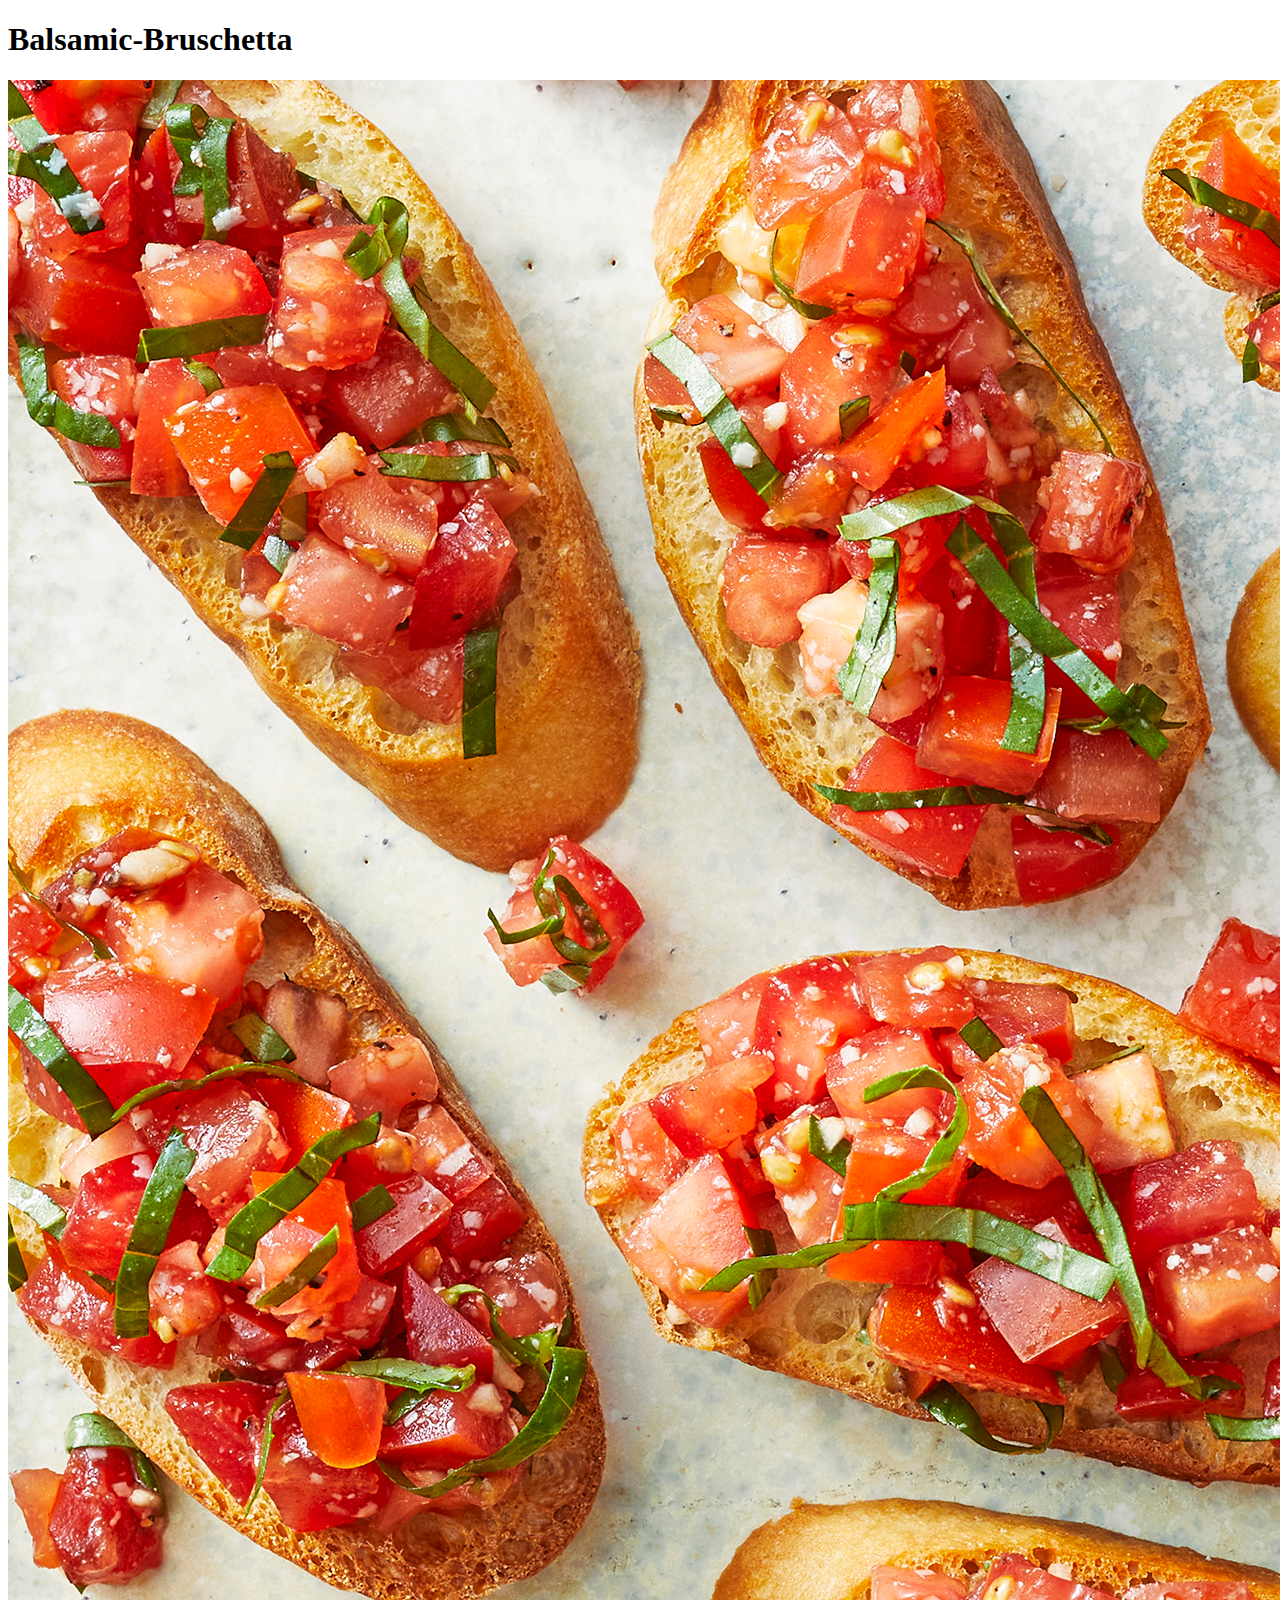
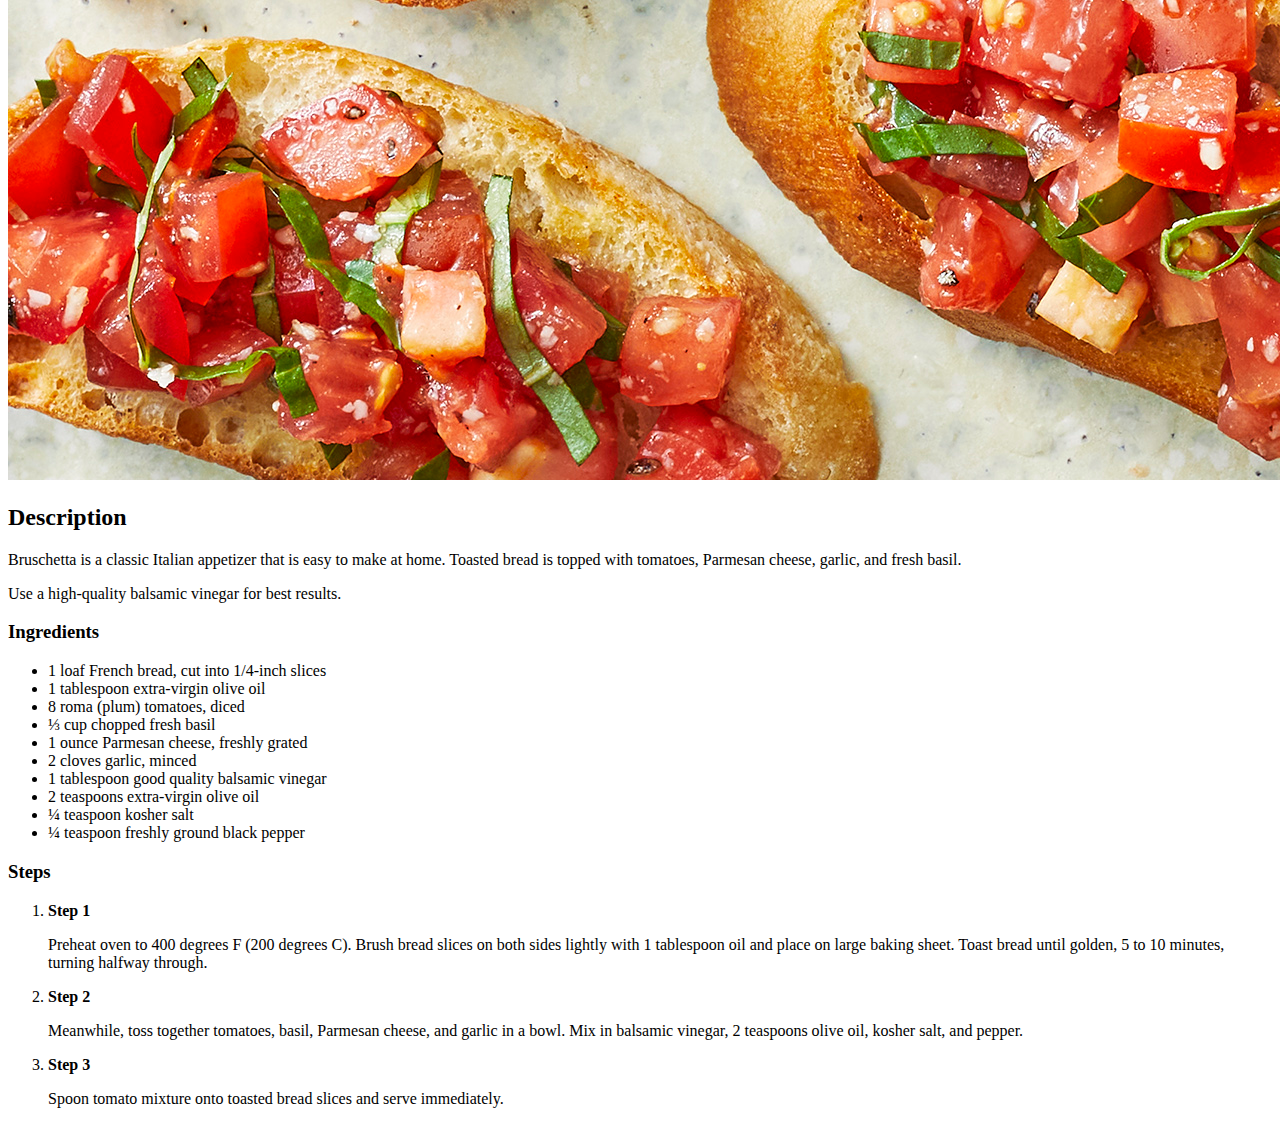
==== recipes/balsamic-bruschetta.html @ 2be63858 "add linked recipe pages to index.htmlpage for the recipe website" ====
<!DOCTYPE html>
<html lang="en">
<head>
    <meta charset="UTF-8">
    <meta http-equiv="X-UA-Compatible" content="IE=edge">
    <meta name="viewport" content="width=device-width, initial-scale=1.0">
    <title>Document</title>
</head>
<body>
    <h1>Balsamic-Bruschetta</h1>
    <img src="../img/balsamic-bruschetta.jpeg" alt="Bruschetta">
    <h2>Description</h2>
        <p>Bruschetta is a classic Italian appetizer that is easy to make at home. Toasted bread is topped with tomatoes, Parmesan cheese, garlic, and fresh basil.</p>
        <p>Use a high-quality balsamic vinegar for best results.</p>
        <h3>Ingredients</h3>
            <ul> 
                <li>1 loaf French bread, cut into 1/4-inch slices</li>
                <li>1 tablespoon extra-virgin olive oil</li>
                <li>8 roma (plum) tomatoes, diced</li>
                <li>⅓ cup chopped fresh basil</li>
                <li>1 ounce Parmesan cheese, freshly grated</li>
                <li>2 cloves garlic, minced</li>
                <li>1 tablespoon good quality balsamic vinegar</li>
                <li>2 teaspoons extra-virgin olive oil</li>
                <li>¼ teaspoon kosher salt</li>
                <li>¼ teaspoon freshly ground black pepper</li>
            </ul>
            <h3>Steps</h3>
                <ol>
                    <li><strong>Step 1</strong></li>
            <p>Preheat oven to 400 degrees F (200 degrees C). Brush bread slices on both sides lightly with 1 tablespoon oil and place on large baking sheet. Toast bread until golden, 5 to 10 minutes, turning halfway through.</p>
            <li><strong>Step 2</strong></li>
            <p>Meanwhile, toss together tomatoes, basil, Parmesan cheese, and garlic in a bowl. Mix in balsamic vinegar, 2 teaspoons olive oil, kosher salt, and pepper.</p>
            <li><strong>Step 3</strong></li>
            <p>Spoon tomato mixture onto toasted bread slices and serve immediately.</p>
        </ol>
</body>
</html>
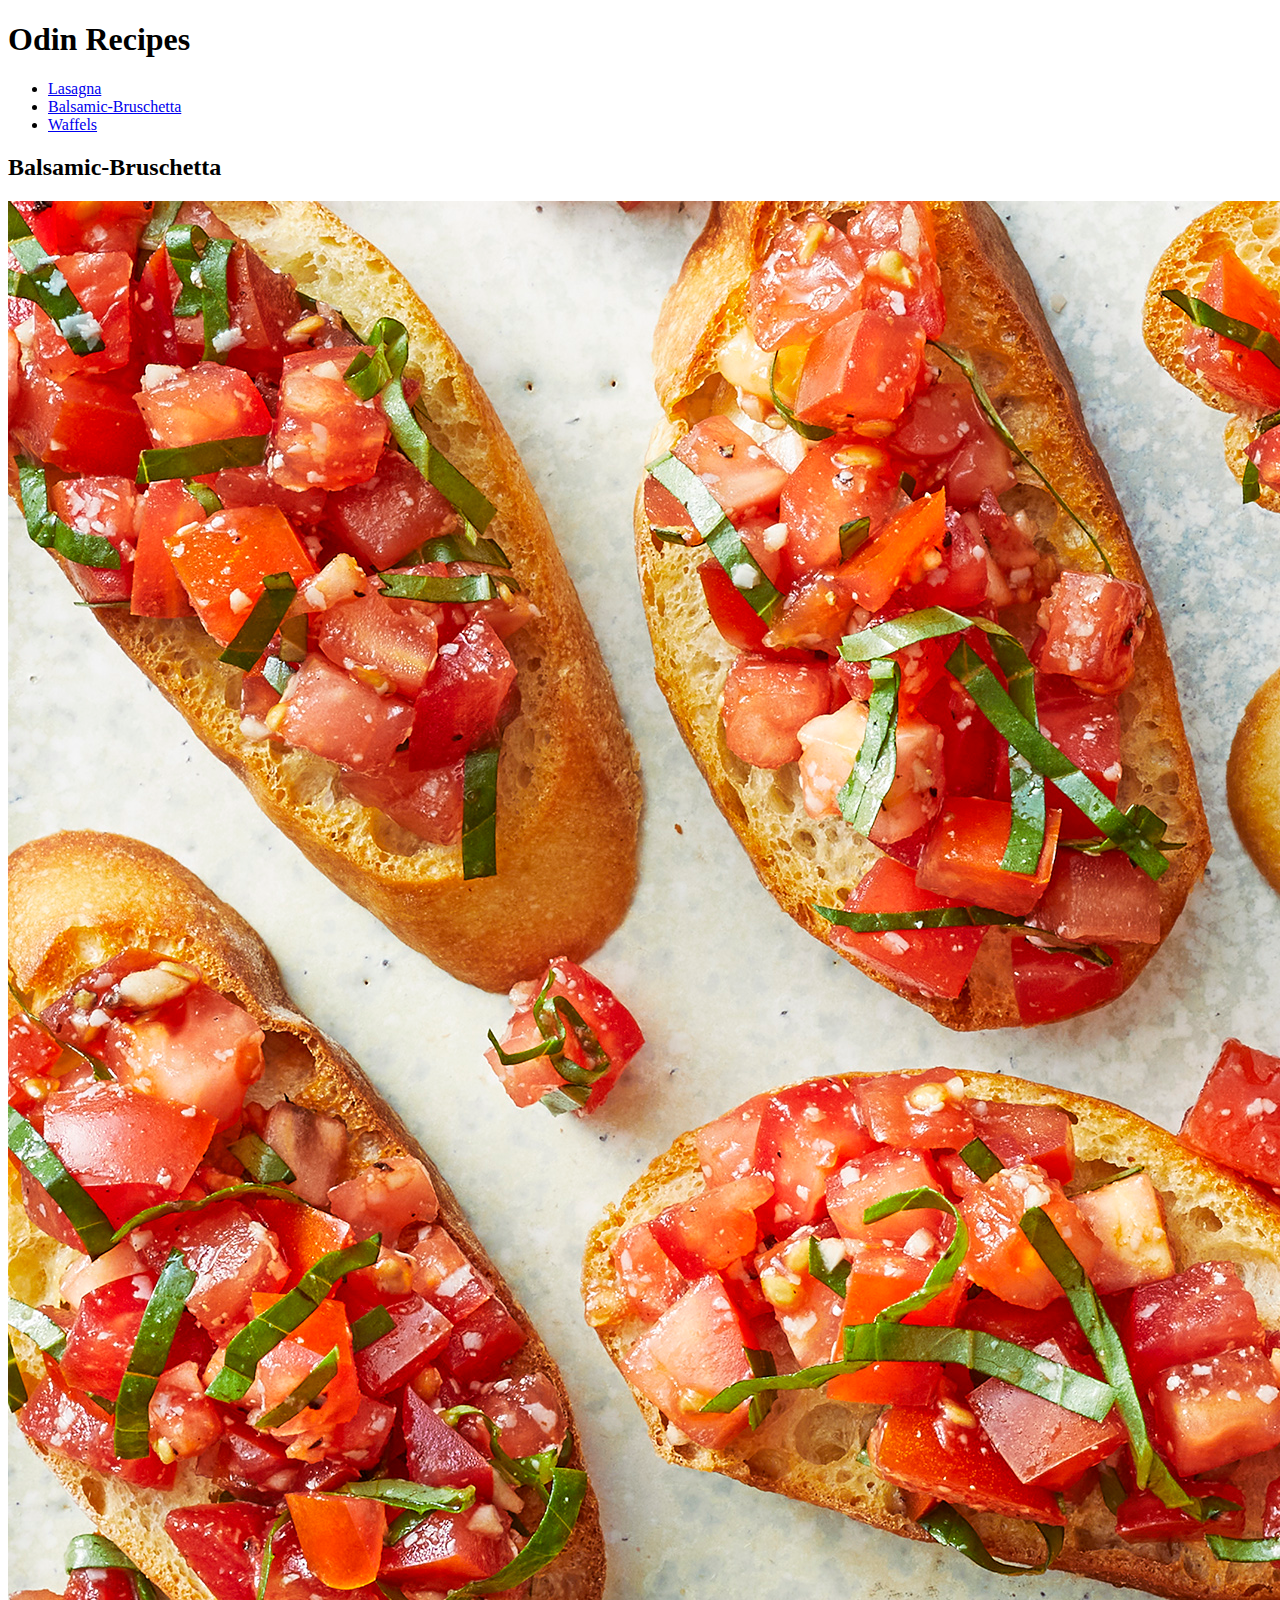
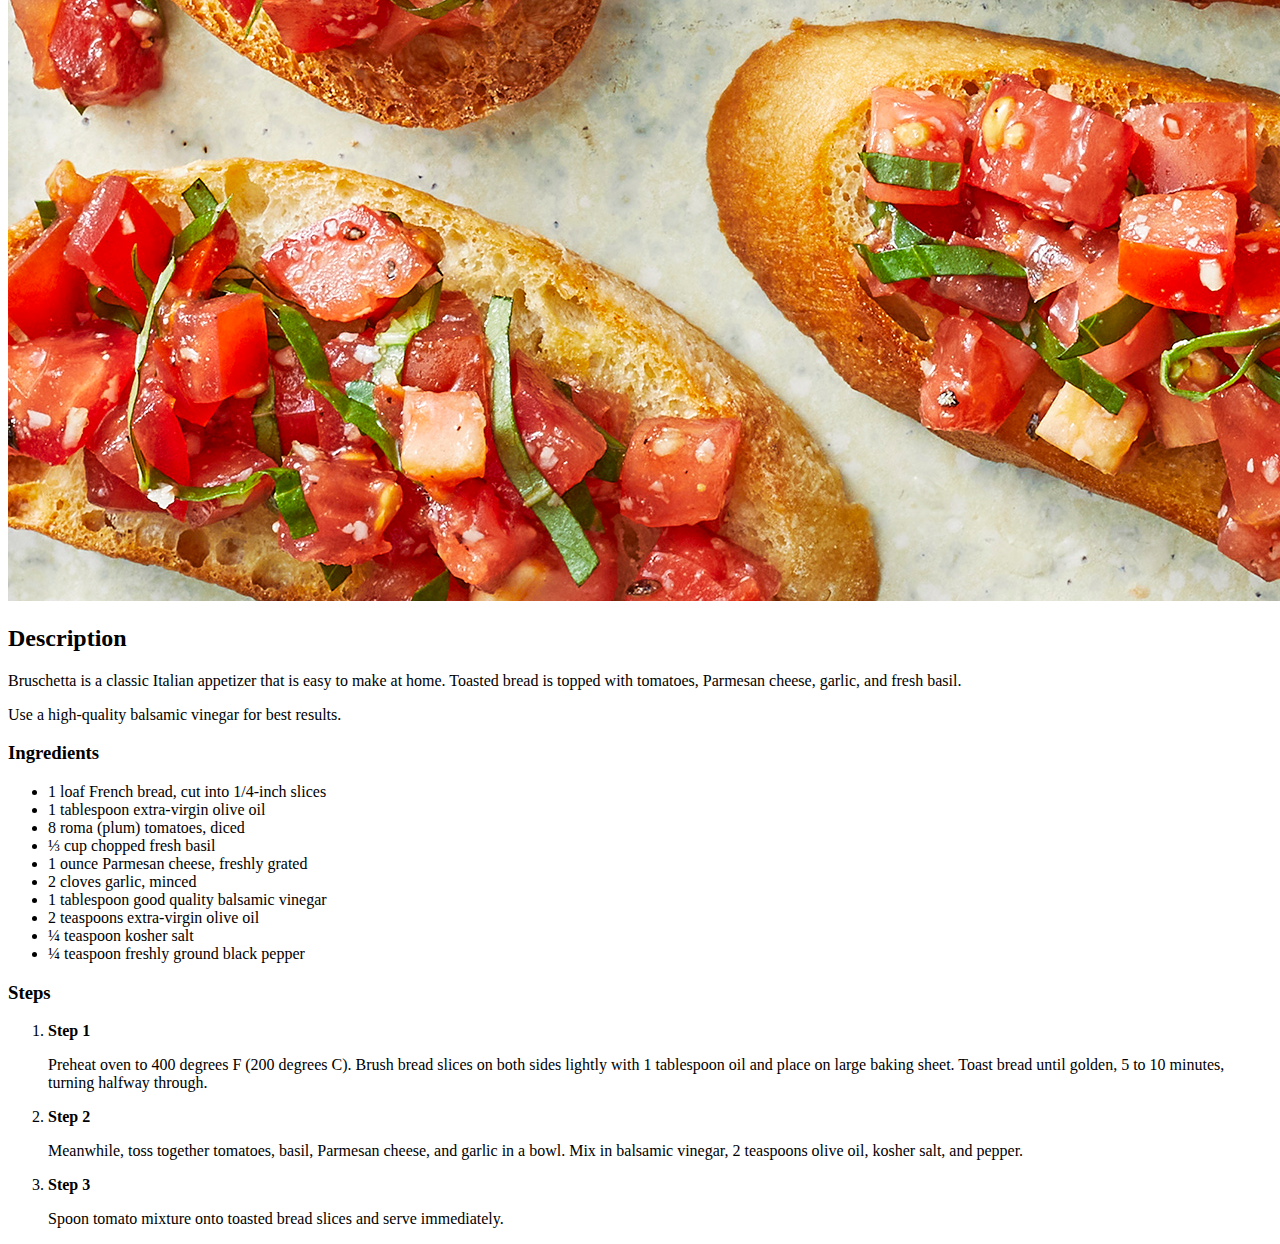
==== commit 5cdc0d1d: "add interactive navbar with styling in all the pages of the recipe website" ====
--- a/recipes/balsamic-bruschetta.html
+++ b/recipes/balsamic-bruschetta.html
@@ -5,9 +5,24 @@
     <meta http-equiv="X-UA-Compatible" content="IE=edge">
     <meta name="viewport" content="width=device-width, initial-scale=1.0">
     <title>Document</title>
+    <link rel="stylesheet" href="/style.css">
 </head>
 <body>
-    <h1>Balsamic-Bruschetta</h1>
+       <!-- Navbar--> 
+    <div class="navbar">
+        <div class="container flex">
+          <h1>Odin Recipes</h1>
+          <nav>
+            <ul>
+                <li><a href="/recipes/lasagna.html">Lasagna</a></li>
+                <li><a href="/recipes/balsamic-bruschetta.html">Balsamic-Bruschetta</a></li>
+                <li><a href="/recipes/waffels.html">Waffels</a></li>
+            </ul>
+          </nav>
+        </div>
+    </div>
+
+    <h2>Balsamic-Bruschetta</h2>
     <img src="../img/balsamic-bruschetta.jpeg" alt="Bruschetta">
     <h2>Description</h2>
         <p>Bruschetta is a classic Italian appetizer that is easy to make at home. Toasted bread is topped with tomatoes, Parmesan cheese, garlic, and fresh basil.</p>
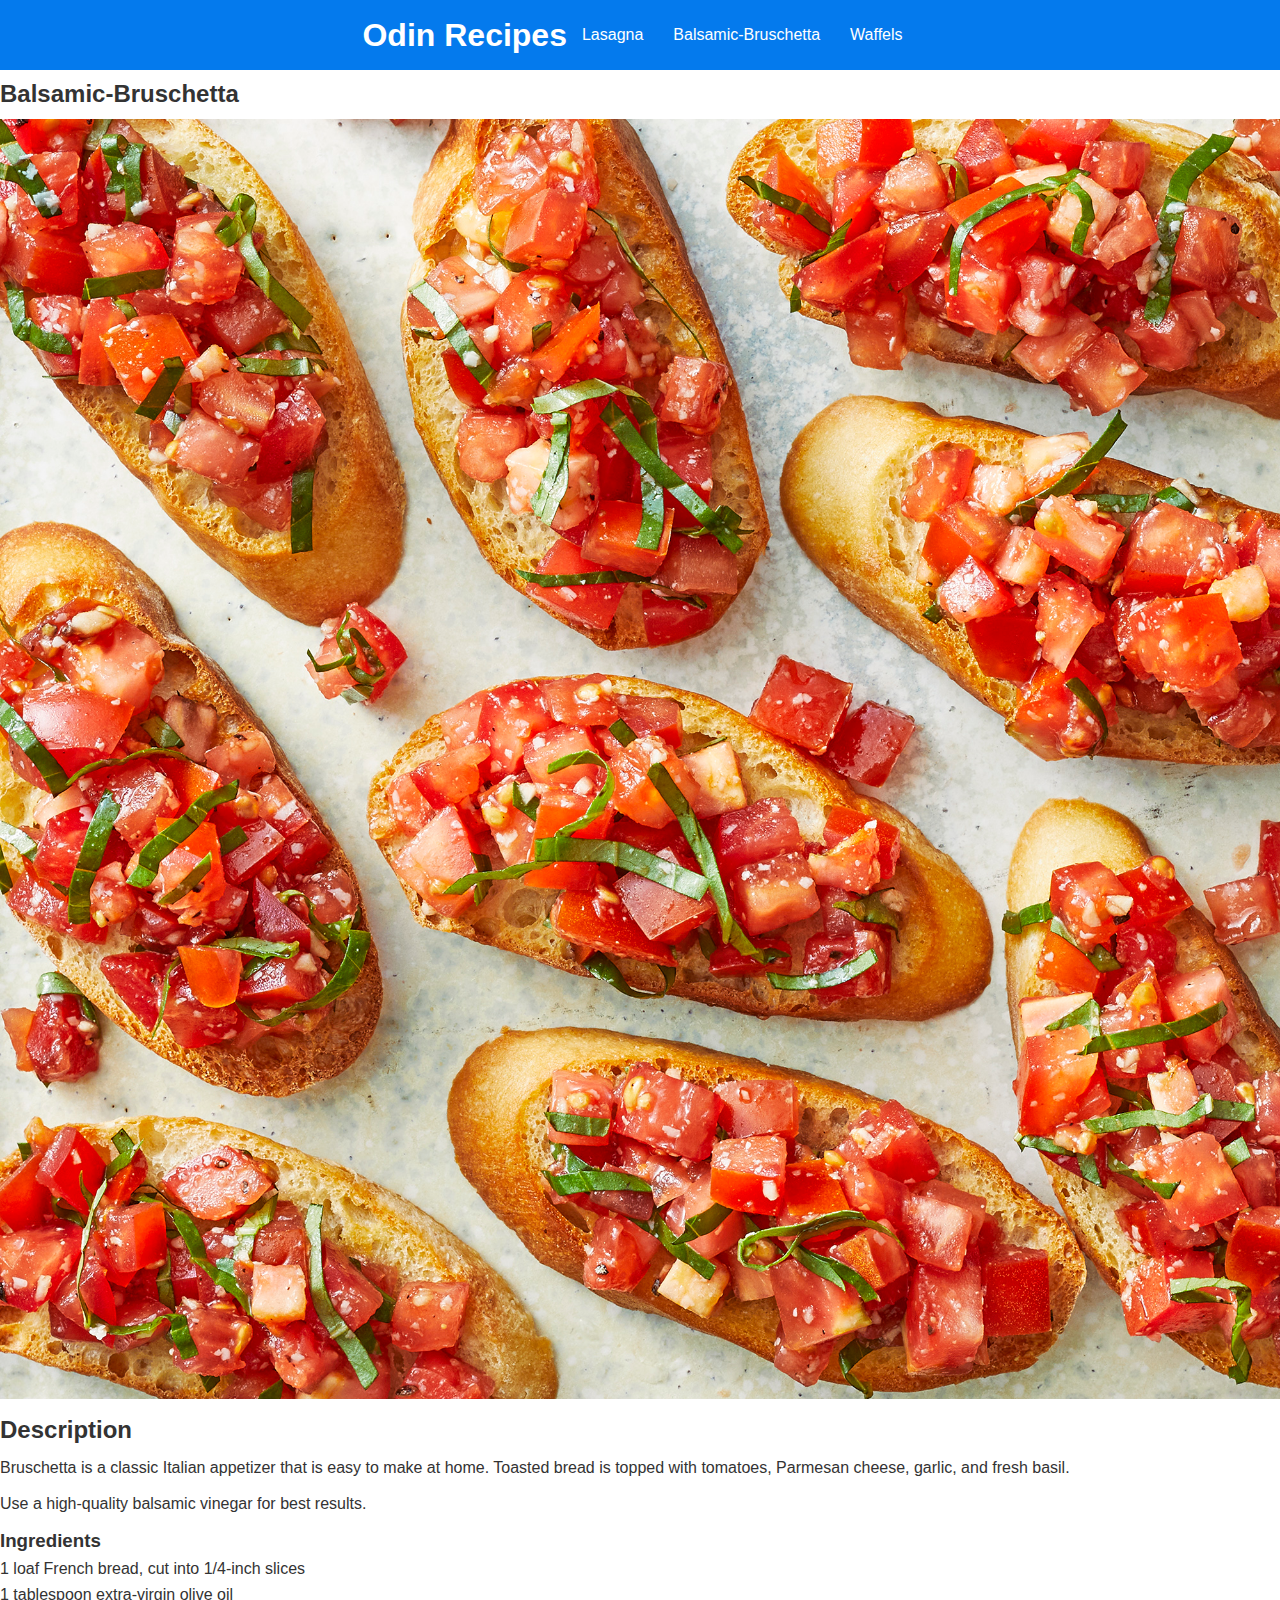
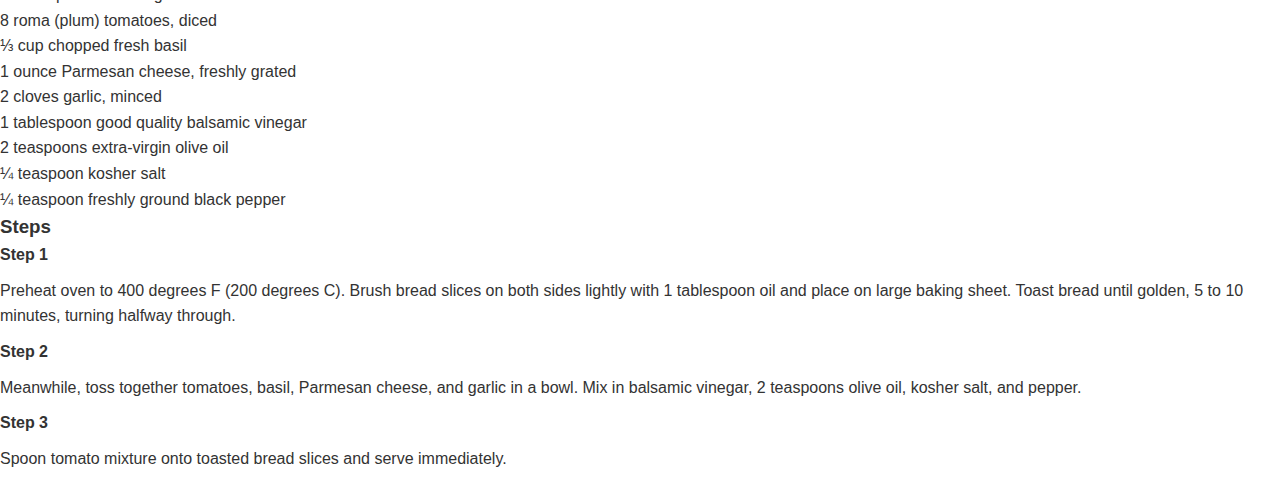
==== commit 92fd5599: "corrrect navbar href error" ====
--- a/recipes/balsamic-bruschetta.html
+++ b/recipes/balsamic-bruschetta.html
@@ -14,9 +14,9 @@
           <h1>Odin Recipes</h1>
           <nav>
             <ul>
-                <li><a href="/recipes/lasagna.html">Lasagna</a></li>
-                <li><a href="/recipes/balsamic-bruschetta.html">Balsamic-Bruschetta</a></li>
-                <li><a href="/recipes/waffels.html">Waffels</a></li>
+                <li><a href="lasagna.html">Lasagna</a></li>
+                <li><a href="balsamic-bruschetta.html">Balsamic-Bruschetta</a></li>
+                <li><a href="waffels.html">Waffels</a></li>
             </ul>
           </nav>
         </div>
--- a/style.css
+++ b/style.css
@@ -0,0 +1,78 @@
+
+* {
+    border-sizing: border-box;
+    padding: 0;
+    margin: 0;
+}
+
+body {
+    font-family: 'lato', sans-serif;
+    color: #333;
+    line-height: 1.6;
+}
+
+a {
+ list-style-type: none;
+}
+
+ul {
+    list-style-type: none;
+}
+
+a {
+    text-decoration: none;
+    color: #333;
+}
+
+h1,
+h2 {
+    font font-weight: 300;
+    line-height: 1.2;
+    margin: 10px 0;
+}
+
+p {
+    margin: 10px 0;
+}
+
+img {
+    width: 100%;
+}
+
+.navbar {
+    background-color: #047aed;
+    color: #fff;
+    height: 70px;
+}
+
+.navbar ul {
+    display: flex;
+}
+
+.navbar a {
+    color: #fff;
+    padding: 10px;
+    margin: 0 5px;
+}
+
+.navbar a:hover {
+    border-bottom: 2px #fff solid;
+}
+
+.navbar.flex{
+    justify-content: space-between;
+}
+
+.container {
+    max-height: 1100px;
+    margin: 0 auto;
+    overflow: auto;
+    padding: 0 40px;
+}
+
+.flex {
+    display: flex;
+    justify-content: center;
+    align-items: center;
+    height: 100%;
+}